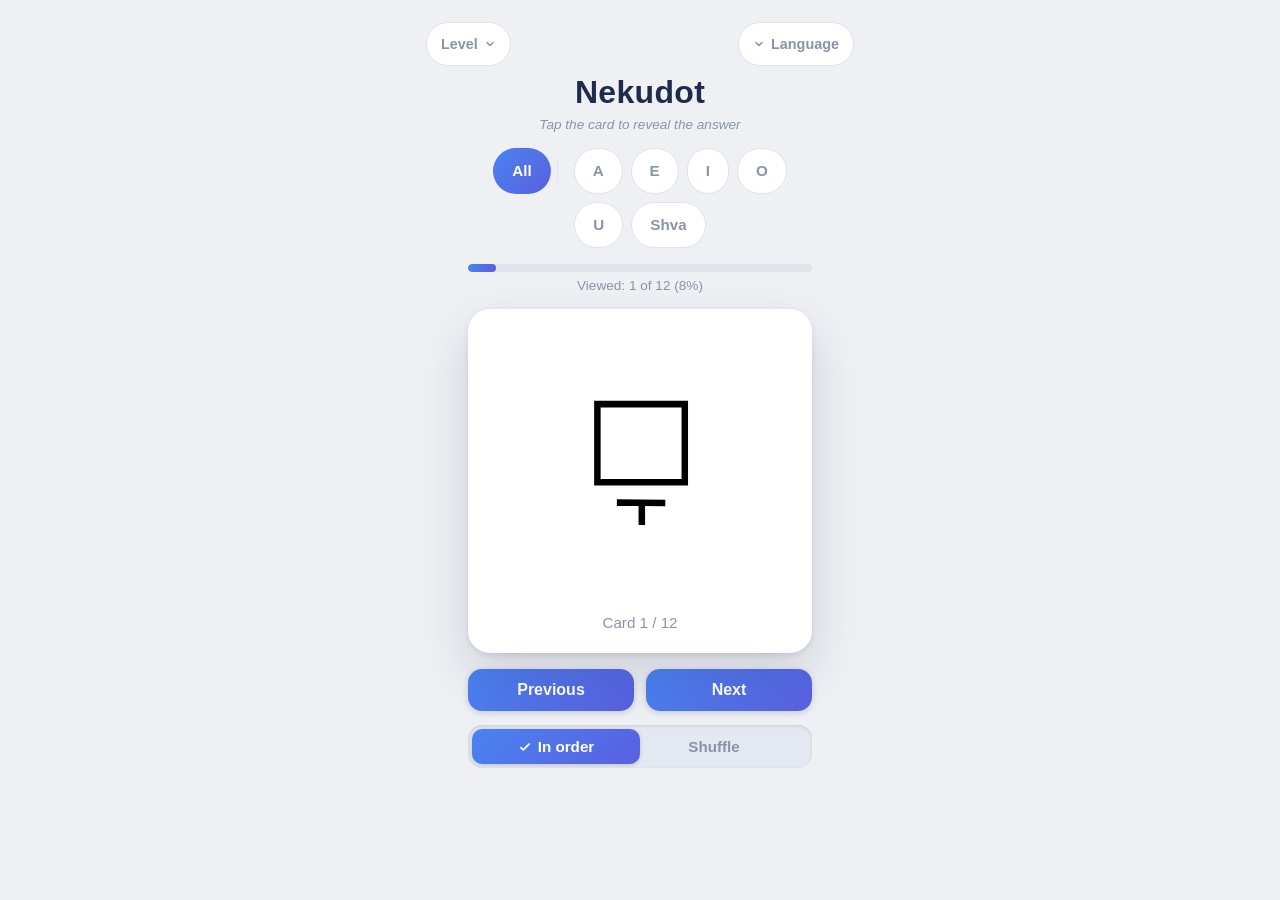
==== index.html @ 835d9a26 "feat: rare badge + accessibility hardening (Slice 6) Slice 6, the final spec slice. Adds the rare ba" ====
<!DOCTYPE html>
<html lang="en">
<head>
  <meta charset="UTF-8" />
  <meta name="viewport" content="width=device-width, initial-scale=1.0" />
  <title>Nekudot</title>
  <link rel="stylesheet" href="style.css?v=17" />
</head>
<body>
  <!-- The whole app lives in one centered column. -->
  <main class="app" id="app">

    <!--
      HEADER — the title identifies the app; the tap-hint (the "Signifier")
      tells you the card is tappable.

      CORNER CONTROLS are pinned to the header's TOP CORNERS, above the title:
      the Level (difficulty) menu top-left, the Language menu top-right. They
      sit OUT OF the normal flow (position: absolute), so the title spans the
      full width below them and no longer has to shrink to fit between them.
      Each menu anchors its own fold-out panel.
    -->
    <header class="app-header">
      <!-- Level (difficulty) menu — pinned top-left. The lines inside are
           built by app.js from the levels PRESENT in the data (never
           hard-coded here); their checked state is derived, not stored. -->
      <div class="level-menu" id="level-menu">
        <button class="level-menu-btn" id="level-menu-btn"
                type="button" aria-haspopup="true" aria-expanded="false">
          <span data-string="level_label">Level</span>
          <span class="caret" aria-hidden="true"><svg viewBox="0 0 24 24" width="12" height="12" fill="none" stroke="currentColor" stroke-width="3" stroke-linecap="round" stroke-linejoin="round"><path d="M6 9l6 6 6-6"/></svg></span>
        </button>
        <div class="level-panel" id="level-panel" role="group" aria-label="Level"></div>
      </div>

      <!-- Language menu — pinned top-right, the mirror of the Level menu.
           Single-select (a radio): exactly one language is on. Lines built by
           app.js; checked state derived from state.lang, never stored. -->
      <div class="lang-menu" id="lang-menu">
        <button class="lang-menu-btn" id="lang-menu-btn"
                type="button" aria-haspopup="true" aria-expanded="false">
          <span class="caret" aria-hidden="true"><svg viewBox="0 0 24 24" width="12" height="12" fill="none" stroke="currentColor" stroke-width="3" stroke-linecap="round" stroke-linejoin="round"><path d="M6 9l6 6 6-6"/></svg></span>
          <span data-string="language_label">Language</span>
        </button>
        <div class="lang-panel" id="lang-panel" role="group" aria-label="Language"></div>
      </div>

      <h1 class="app-title" data-string="app_title">Nekudot</h1>

      <p class="tap-hint" data-string="reveal_prompt">Tap the card to reveal the answer</p>
    </header>

    <!--
      GROUP FILTER — one chip per vowel group, built by app.js from
      groups.json (never hard-coded here). Multi-select: the deck is the
      union of the chips that are on. "All" means no group filter, and an
      empty selection means the same thing, so the row can never leave you
      with nothing to study. It sits above the progress bar because the
      filter DEFINES the deck and the bar DESCRIBES it.
    -->
    <section class="chips" id="chips" role="group" aria-label="Vowel groups"></section>

    <!--
      PROGRESS — how much of the current pass has been seen. Sits above
      the card. A bar that fills to the percentage, plus a plain line.
      Resets at the start of each new pass (a new lap, a mode switch, or
      a filter change) and counts against the FILTERED deck.
    -->
    <section class="progress" id="progress">
      <div class="progress-track">
        <div class="progress-fill" id="progress-fill"></div>
      </div>
      <p class="progress-line" id="progress-line"></p>
    </section>

    <!--
      THE CARD — tap anywhere on it to reveal / hide the answer.
      The revealed NAME (top-left) and SOUND (lower band, beneath the mark)
      are a separate layer: always present, invisible until reveal, faded
      in so the pictogram never moves. The rare badge is a later slice.
    -->
    <section class="card" id="card" tabindex="0" aria-expanded="false">
      <!--
        TOP ROW — the revealed NAME (top-left, fades in on reveal) and the
        RARE BADGE (top-right, shown only on rare cards) share one flex row.
        Space-between + a min-width:0 name means a long localized name and a
        long localized badge word (e.g. Russian "реже используется") SEPARATE
        instead of overlapping — the name yields and wraps, the badge keeps its
        width. The row is pointer-events:none so a tap anywhere still reaches
        the card beneath it.
      -->
      <div class="card-top">
        <!-- aria-hidden flips to false only on reveal (app.js). opacity:0 does
             NOT hide text from a screen reader, so without this the answer name
             would be announced before the user asked for it. -->
        <p class="card-name" id="card-name" aria-hidden="true"></p>
        <!-- The ★ is constant (decorative, hidden from AT); the word is
             localized from badge_rare the same way every label is. The whole
             badge is `hidden` until app.js sees a rare card. -->
        <p class="card-badge" id="card-badge" hidden>
          <span class="badge-star" aria-hidden="true">★</span>
          <span class="badge-word" data-string="badge_rare">rare</span>
        </p>
      </div>

      <div class="card-figure">
        <!-- alt is a NEUTRAL, constant label (card_alt), set by app.js. It must
             never name the mark: the name is the answer, and alt is read aloud
             before reveal. -->
        <img class="pictogram" id="pictogram" src="" alt="" />
      </div>

      <!-- Same aria-hidden-until-reveal rule as the name (the sound is the
           other half of the answer). -->
      <p class="card-sound" id="card-sound" aria-hidden="true"></p>
      <p class="card-position" id="card-position"></p>
    </section>

    <!--
      EMPTY STATE — shown in place of the card, progress and controls when
      the filters match no cards, so the app never renders "Card 1 / 0".
      The chip row and the Level menu deliberately stay visible: the way
      out has to be on screen.
    -->
    <p class="empty-state" id="empty-state" data-string="empty_state" hidden>No cards match — adjust filters</p>

    <!--
      CONTROLS — below the card, never on it. Previous / Next step through
      the deck and WRAP at the ends (they never disable). The mode control
      is a sliding switch: the pill glides to the chosen side and a check
      confirms it — before "In order", after "Shuffle".
    -->
    <nav class="controls">
      <div class="stepper">
        <button class="btn" id="btn-prev" data-string="nav_prev">Previous</button>
        <button class="btn" id="btn-next" data-string="nav_next">Next</button>
      </div>

      <div class="mode" role="group" aria-label="Study mode">
        <span class="mode-thumb" aria-hidden="true"></span>
        <button class="mode-opt" id="mode-inorder">
          <span class="mode-check" aria-hidden="true"><svg viewBox="0 0 24 24" width="14" height="14" fill="none" stroke="currentColor" stroke-width="3" stroke-linecap="round" stroke-linejoin="round"><path d="M5 13l4 4L19 7"/></svg></span>
          <span data-string="mode_inorder">In order</span>
        </button>
        <button class="mode-opt" id="mode-shuffle">
          <span data-string="mode_shuffle">Shuffle</span>
          <span class="mode-check" aria-hidden="true"><svg viewBox="0 0 24 24" width="14" height="14" fill="none" stroke="currentColor" stroke-width="3" stroke-linecap="round" stroke-linejoin="round"><path d="M5 13l4 4L19 7"/></svg></span>
        </button>
      </div>
    </nav>

    <!-- Shown only if the data can't load, so a failure is never a blank screen. -->
    <p class="load-error" id="load-error" hidden></p>

  </main>

  <script src="app.js?v=15"></script>
</body>
</html>
---- style.css ----
/* ------------------------------------------------------------------ *
 * Nekudot — appearance (Slice 6)
 * Slice 6 adds the quiet rare badge and a flex card-top row so the revealed
 * name and the badge never overlap. The look here is a placeholder — the UI
 * design session that follows folds badge, type sizes and colours into tokens.
 *
 * (Original Slice 4 notes follow.)
 * The calm, near-monochrome look carried from V9. Slice 4 adds:
 *   • a corner-control header — the title shares its row with a top-left
 *     Level (difficulty) menu and a reserved right cell for Slice 5's
 *     language menu, so the two corners flank the title symmetrically and
 *     the tap-hint gets a full row of its own below,
 *   • the Level menu itself — a compact outlined button plus a floating
 *     fold-out whose chosen lines wear the same accent fill as a selected
 *     chip, so "selected" means one thing everywhere in the app.
 * Slice 3's group chips, empty state and the safe top-aligned column are
 * unchanged.
 * ------------------------------------------------------------------ */

:root {
  --bg:           #eef0f4;  /* page background: soft light grey        */
  --card-bg:      #ffffff;  /* the white card                          */
  --ink:          #1e2b4d;  /* dark navy: the title                    */
  --muted:        #8a94a6;  /* light grey: secondary text (card N / N) */
  --accent-start: #4a83f0;  /* blue   — primary accent                 */
  --accent-end:   #5a5fe0;  /* indigo — primary accent                 */
  /* the accent gradient, each stop lightened ~50% toward white — for the card name */
  --accent-start-light: #a5c1f8;
  --accent-end-light:   #adaff0;
  --track:        #dfe3ea;  /* the empty part of the progress bar      */
  --segment-bg:   #e4e8f0;  /* the recessed trough behind the switch   */
  --card-shadow:
    0 2px 5px rgba(30, 43, 77, 0.10),
    0 22px 48px rgba(30, 43, 77, 0.16);
  --radius:       22px;
}

* { box-sizing: border-box; }

html, body {
  margin: 0;
  background: var(--bg);
  color: var(--ink);
  font-family: -apple-system, BlinkMacSystemFont, "Segoe UI", Roboto, Arial, sans-serif;
}

/* One top-aligned column.
   Height: 100vh is what a phone reports as the FULL screen — the tallest
   the viewport ever gets, ignoring the address bar that overlaps the
   bottom. On its own it lets the bar cover the last control (the mode
   toggle). 100dvh is the "dynamic" height: the space actually visible
   right now, the bar's height subtracted. Newer browsers take the second
   line; older ones that don't know dvh fall back to the first, no worse
   off than before — a two-line fallback, the older unit then the newer. */
/* Alignment: pack from the top (flex-start), not centred.
   The content is now just SHORTER than a phone viewport, so centring
   split the small leftover evenly above and below — and the slice below
   was enough to tuck the mode toggle under the address bar. Top-aligning
   sends all the leftover to the bottom, past the last control, where it
   does no harm; the toggle sits fully on screen. On a tall desktop window
   the column simply sits at the top with room beneath, which is fine.
   (This retires the earlier `safe center` guard: top-alignment can't clip
   the top the way centring an over-tall column could, so the guard it
   protected against no longer applies.) */
.app {
  max-width: 480px;
  min-height: 100vh;
  min-height: 100dvh;
  margin: 0 auto;
  padding: 22px 26px;
  display: flex;
  flex-direction: column;
  align-items: center;
  justify-content: flex-start;
  gap: 16px;
}

/* Header — the two corner controls are pinned to the top corners (absolute),
   the title spans the full width below them, and the tap-hint sits under the
   title. `position: relative` makes the header the box those absolute corners
   position against; `padding-top` reserves the top strip they occupy so the
   in-flow title starts below them. */
.app-header {
  width: 100%;
  text-align: center;
  position: relative;
  padding-top: 52px;         /* reserve the top strip for the pinned corner controls */
}

.app-title {
  margin: 0;
  /* Fluid size, capped at 2rem. With the corner controls now pinned ABOVE
     the title (not beside it), the title has the full width and no longer has
     to shrink to fit between them — so the floor is back near full size and
     only eases on very narrow phones. These three numbers are the dial. */
  font-size: clamp(1.6rem, 7vw, 2rem);
  font-weight: 800;
  letter-spacing: 0.01em;
}

.tap-hint {
  margin: 6px 0 0;           /* its own full-width row under the title row */
  text-align: center;
  color: var(--muted);
  font-size: 0.85rem;        /* match the "Viewed: …%" progress line */
  font-style: italic;
}

/* -------- Level (difficulty) menu — the first corner control -------- */
/* Pinned to the header's top-LEFT, out of flow. Being absolute also makes it
   the positioning context for its own fold-out panel below. */
.level-menu {
  position: absolute;
  top: 0;
  left: 0;
}

/* The collapsed button: an outlined pill on the card white, the same quiet
   chrome as an unselected chip, so it reads as a control and not as another
   primary button competing with Prev/Next. */
.level-menu-btn {
  display: inline-flex;
  align-items: center;
  gap: 6px;
  min-height: 44px;          /* thumb-friendly; matters for the target users */
  padding: 9px 14px;
  border: 1px solid var(--track);
  border-radius: 999px;
  background: var(--card-bg);
  color: var(--muted);
  font-family: inherit;      /* buttons don't inherit the page font by default */
  font-size: 0.9rem;
  font-weight: 600;
  line-height: 1;
  cursor: pointer;
  transition: color 0.2s ease, border-color 0.2s ease;
  -webkit-tap-highlight-color: transparent;
}

/* The caret flips to point up while the menu is open — a small visual echo
   of the aria-expanded state the button also carries. */
.level-menu-btn .caret {
  display: inline-flex;
  align-items: center;
  transition: transform 0.2s ease;
}

.level-menu.is-open .level-menu-btn .caret {
  transform: rotate(180deg);
}

/* Hover is gated to a real pointer, same reason as the chips and buttons:
   a touchscreen fakes hover on tap and, on Android, the fake hover sticks. */
@media (hover: hover) and (pointer: fine) {
  .level-menu-btn:hover {
    color: var(--ink);
    border-color: var(--accent-start);
  }
}

/* The fold-out: hidden until open, then a floating white card over the
   chips. Absolutely positioned, so opening it never pushes the page down;
   z-index lifts it above the chip row that follows it in the markup. */
.level-panel {
  display: none;
  position: absolute;
  top: calc(100% + 6px);
  left: 0;
  z-index: 50;
  min-width: 135px;          /* 25% narrower than the old 180px floor */
  padding: 6px;
  background: var(--card-bg);
  border: 1px solid var(--track);
  border-radius: 16px;
  box-shadow: var(--card-shadow);
  text-align: left;
}

.level-menu.is-open .level-panel {
  display: block;
}

/* One line per level. Text on the left, a check reserved on the right —
   the slot is always there (just invisible when off), so toggling a level
   never nudges the text sideways. */
.level-opt {
  display: flex;
  align-items: center;
  justify-content: space-between;
  gap: 14px;
  white-space: nowrap;         /* keep localized labels ("Уровень 1") on one line — the panel widens to fit */
  width: 100%;
  min-height: 46px;
  padding: 10px 14px;
  border: none;
  border-radius: 10px;
  background: transparent;
  color: var(--ink);
  font-family: inherit;
  font-size: 0.95rem;
  font-weight: 600;
  text-align: left;
  cursor: pointer;
  transition: background-color 0.15s ease, color 0.15s ease;
  -webkit-tap-highlight-color: transparent;
}

/* Selected line: the same accent gradient as a selected chip and the
   primary buttons — so "on" looks identical everywhere. White text + a
   white check give a second, high-contrast cue on top of the fill, which
   is the right call for low-vision users (two signals, not one). */
.level-opt.is-selected {
  color: #ffffff;
  background-image: linear-gradient(135deg, var(--accent-start), var(--accent-end));
}

.level-check {
  display: inline-flex;
  align-items: center;
  flex: none;
  width: 16px;
  opacity: 0;                /* the slot stays; only the tick fades in */
}

.level-opt.is-selected .level-check {
  opacity: 1;
}

@media (hover: hover) and (pointer: fine) {
  .level-opt:not(.is-selected):hover {
    background: var(--segment-bg);
  }
}

/* -------- Language menu — the mirror of the Level menu, right corner -------- */
/* Same chrome as the Level menu (a quiet control, not a primary button), but
   pinned to the RIGHT edge of the title row, and its fold-out opens from the
   right so a wide panel grows leftward into the screen, never off the right
   edge. Only the alignment differs — if these two menus ever look different,
   that's the bug. (The shared chrome is duplicated for now; a later refactor
   commit could fold both into one selector.) */
.lang-menu {
  position: absolute;
  top: 0;
  right: 0;                    /* mirror of the Level menu's left: 0 */
}

.lang-menu-btn {
  display: inline-flex;
  align-items: center;
  gap: 6px;
  min-height: 44px;
  padding: 9px 14px;
  border: 1px solid var(--track);
  border-radius: 999px;
  background: var(--card-bg);
  color: var(--muted);
  font-family: inherit;
  font-size: 0.9rem;
  font-weight: 600;
  line-height: 1;
  cursor: pointer;
  transition: color 0.2s ease, border-color 0.2s ease;
  -webkit-tap-highlight-color: transparent;
}

.lang-menu-btn .caret {
  display: inline-flex;
  align-items: center;
  transition: transform 0.2s ease;
}

.lang-menu.is-open .lang-menu-btn .caret {
  transform: rotate(180deg);
}

@media (hover: hover) and (pointer: fine) {
  .lang-menu-btn:hover {
    color: var(--ink);
    border-color: var(--accent-start);
  }
}

/* The fold-out opens from the RIGHT edge (right: 0) — the mirror of the Level
   panel's left: 0 — so it never runs off the right side of a narrow phone. */
.lang-panel {
  display: none;
  position: absolute;
  top: calc(100% + 6px);
  right: 0;
  z-index: 50;
  min-width: 135px;
  padding: 6px;
  background: var(--card-bg);
  border: 1px solid var(--track);
  border-radius: 16px;
  box-shadow: var(--card-shadow);
  text-align: left;
}

.lang-menu.is-open .lang-panel {
  display: block;
}

.lang-opt {
  display: flex;
  align-items: center;
  justify-content: space-between;
  gap: 14px;
  white-space: nowrap;         /* keep language names ("Українська") on one line — the panel widens to fit */
  width: 100%;
  min-height: 46px;
  padding: 10px 14px;
  border: none;
  border-radius: 10px;
  background: transparent;
  color: var(--ink);
  font-family: inherit;
  font-size: 0.95rem;
  font-weight: 600;
  text-align: left;
  cursor: pointer;
  transition: background-color 0.15s ease, color 0.15s ease;
  -webkit-tap-highlight-color: transparent;
}

/* Selected line: the same accent fill as a selected chip / level — "on"
   looks identical everywhere. White text + white check = two cues, the right
   call for low-vision users. */
.lang-opt.is-selected {
  color: #ffffff;
  background-image: linear-gradient(135deg, var(--accent-start), var(--accent-end));
}

.lang-check {
  display: inline-flex;
  align-items: center;
  flex: none;
  width: 16px;
  opacity: 0;
}

.lang-opt.is-selected .lang-check {
  opacity: 1;
}

@media (hover: hover) and (pointer: fine) {
  .lang-opt:not(.is-selected):hover {
    background: var(--segment-bg);
  }
}

/* -------- Group filter chips -------- */
/* A wrapping row so a seventh group (or a longer localized label) needs no
   layout change — it just takes the next line. */
.chips {
  width: 100%;
  max-width: 344px;
  display: flex;
  flex-wrap: wrap;
  justify-content: center;
  gap: 8px;
}

/* Off state: an outlined pill on the card white, so the row reads as
   quiet chrome rather than as six more buttons competing with Prev/Next.
   Sized for the thumb: ~1.5x the first attempt (34px -> 46px tall), grown
   through PADDING rather than font-size so the chips stay easy to hit
   without the labels starting to compete with the card. */
.chip {
  min-height: 46px;
  padding: 11px 18px;
  border: 1px solid var(--track);
  border-radius: 999px;
  background: var(--card-bg);
  color: var(--muted);
  font-family: inherit;      /* buttons don't inherit the page font by default */
  font-size: 0.95rem;
  font-weight: 600;
  line-height: 1;
  cursor: pointer;
  transition: color 0.2s ease, border-color 0.2s ease;
  -webkit-tap-highlight-color: transparent;
}

/* "All" is a DIFFERENT kind of control from the group chips — it clears the
   filter rather than toggling one group. It stays the same size (size would
   read as "more important", which it isn't) and is set apart instead: a gap,
   plus a hairline divider drawn AFTER it.
   The divider is a pseudo-element, not a right-border, on purpose — the
   .is-active rules rewrite the chip's border to draw the gradient fill, and
   a border-based divider gets caught up in that. A separate drawn line is
   untouched by any of it, so it looks the same whether "All" is on or off.
   It also survives wrapping: if the groups spill to a second row, "All"
   still reads as the odd one out on the left. */
.chip[data-group="all"] {
  position: relative;    /* anchor for the divider */
  margin-right: 15px;    /* room for the gap + the drawn line */
}

.chip[data-group="all"]::after {
  content: "";
  position: absolute;
  right: -8px;           /* sits in the margin, midway to the first group chip */
  top: 50%;
  transform: translateY(-50%);
  width: 1px;
  height: 22px;
  background: var(--track);
}

/* On state: the same accent gradient as the primary buttons, so "selected"
   means one thing everywhere in the app. */
.chip.is-active {
  color: #ffffff;
  border-color: transparent;
  background-image: linear-gradient(135deg, var(--accent-start), var(--accent-end));
}

/* Hover is gated to a real pointer for the same reason the Prev/Next lift
   is (see the note on .btn): a touchscreen fakes hover on tap and, on
   Android, the fake hover sticks. */
@media (hover: hover) and (pointer: fine) {
  .chip:not(.is-active):hover {
    color: var(--ink);
    border-color: var(--accent-start);
  }
}

/* -------- Progress -------- */
.progress {
  width: 100%;
  max-width: 344px;
  display: flex;
  flex-direction: column;
  gap: 6px;
}

.progress-track {
  width: 100%;
  height: 8px;
  background: var(--track);
  border-radius: 999px;
  overflow: hidden;
}

.progress-fill {
  height: 100%;
  width: 0%;                 /* set by app.js */
  border-radius: 999px;
  background: linear-gradient(90deg, var(--accent-start), var(--accent-end));
  transition: width 0.25s ease;
}

.progress-line {
  margin: 0;
  text-align: center;
  color: var(--muted);
  font-size: 0.85rem;
}

/* -------- The card -------- */
.card {
  width: 100%;
  max-width: 344px;
  aspect-ratio: 1 / 1;
  background: var(--card-bg);
  border-radius: var(--radius);
  box-shadow: var(--card-shadow);
  padding: 22px;
  display: flex;
  flex-direction: column;
  position: relative;        /* anchor for the revealed overlays */
  cursor: pointer;
  user-select: none;
  -webkit-tap-highlight-color: transparent;
}

.card-figure {
  flex: 1;
  display: flex;
  align-items: center;
  justify-content: center;
  min-height: 0;
  overflow: hidden;
}

.pictogram {
  max-width: 100%;
  max-height: 100%;
  object-fit: contain;
  transform: scale(1.25);
  transform-origin: center;
}

/* TOP ROW — holds the revealed NAME (left) and the RARE BADGE (right) in one
   flex row, replacing the old single absolute overlay. space-between keeps them
   apart; a min-width:0 name yields and wraps before it can slide under the
   badge, so a long localized name AND a long localized badge word coexist
   (Gotcha: localized strings run longer than English). pointer-events:none so
   a tap lands on the card, not on this row. */
.card-top {
  position: absolute;
  top: 18px;
  left: 22px;
  right: 22px;
  display: flex;
  align-items: flex-start;
  justify-content: space-between;
  gap: 12px;
  pointer-events: none;
}

/* Revealed NAME — accent blue lightened, painted into the letters. Now a flex
   child (was absolute). min-width:0 is what lets it shrink/wrap inside its cell
   instead of pushing the badge off the card. */
.card-name {
  margin: 0;
  min-width: 0;
  text-align: left;
  /* the accent gradient (lightened) painted into the letters themselves */
  background-image: linear-gradient(135deg, var(--accent-start-light), var(--accent-end-light));
  -webkit-background-clip: text;
  background-clip: text;
  -webkit-text-fill-color: transparent;
  color: var(--accent-start-light);   /* fallback if clip-to-text is unsupported */
  font-size: 1.05rem;
  font-weight: 600;
  line-height: 1.3;
  opacity: 0;                          /* fades in on reveal (rule below) */
}

/* RARE BADGE — top-right, shown only on rare cards. Deliberately QUIET: a soft
   outlined chip with one accent star, not a shout. It is intentionally
   under-styled here — the UI design session folds it into the design system,
   so this is a placeholder look, not a final one. flex:none keeps it at its
   natural width so the name yields, never the badge. */
.card-badge {
  flex: none;
  display: inline-flex;
  align-items: center;
  gap: 5px;
  margin: 0;
  padding: 4px 10px;
  border: 1px solid var(--track);
  border-radius: 999px;
  background: var(--card-bg);
  color: var(--muted);
  font-size: 0.8rem;
  font-weight: 600;
  line-height: 1.2;
  white-space: nowrap;
}

/* The `hidden` attribute must beat `display: inline-flex` above, or a common
   card would still show an empty chip. `.card-badge[hidden]` (class + attribute)
   outranks the bare `.card-badge` class on specificity, so this wins — the fix
   is specificity, not source order. */
.card-badge[hidden] {
  display: none;
}

.badge-star {
  color: var(--accent-start);   /* the single spot of accent in the quiet chip */
  font-size: 0.9rem;
  line-height: 1;
}

/* Revealed SOUND — the star of the answer: large, blue, sitting in the
   band between the mark and the "Card N / N" line. The `bottom` value is
   the one to eyeball on the phone: larger % = higher up the card. */
.card-sound {
  position: absolute;
  left: 22px;
  right: 22px;
  bottom: 19%;
  margin: 0;
  text-align: center;
  /* the same accent gradient as the buttons, painted into the letter */
  background-image: linear-gradient(135deg, var(--accent-start), var(--accent-end));
  -webkit-background-clip: text;
  background-clip: text;
  -webkit-text-fill-color: transparent;
  color: var(--accent-start);         /* fallback if clip-to-text is unsupported */
  font-size: 3.4rem;                  /* the cap — never larger than this */
  font-weight: 700;
  line-height: 1.1;
  opacity: 0;
  pointer-events: none;
}

/* When a sound string is long enough to wrap onto a second line (Shva),
   app.js adds this class so the text shrinks and stays clear of the mark.
   Single-glyph sounds never get it, so they keep the full 3.4rem.
   This size is the one to eyeball on the phone. */
.card-sound.is-two-line {
  font-size: 2.2rem;
}

/* Reveal is a fade-IN animation that plays only when the card BECOMES
   revealed — not a two-way transition. So revealing fades the answer in, while
   hiding it, or moving to the next card, drops it instantly. That's the fix for
   the flash: the next card's answer can no longer fade out during the change,
   because there's no fade-out at all. */
.card.is-revealed .card-name,
.card.is-revealed .card-sound {
  opacity: 1;
  animation: answer-fade-in 0.25s ease;
}

@keyframes answer-fade-in {
  from { opacity: 0; }
  to   { opacity: 1; }
}

.card-position {
  margin: 0;
  text-align: center;
  color: var(--muted);
  font-size: 0.95rem;
}

/* -------- Controls below the card -------- */
.controls {
  width: 100%;
  max-width: 344px;
  display: flex;
  flex-direction: column;
  gap: 14px;
}

/* Prev / Next: two equal primary buttons. They never disable (the deck
   wraps), so there is no greyed state to style. */
.stepper {
  display: flex;
  gap: 12px;
}

.btn {
  flex: 1;
  padding: 12px 16px;
  font-size: 1rem;
  font-weight: 600;
  color: #ffffff;
  background: linear-gradient(135deg, var(--accent-start), var(--accent-end));
  border: none;
  border-radius: 14px;
  cursor: pointer;
  box-shadow: 0 2px 6px rgba(30, 43, 77, 0.18);
  transition: transform 0.08s ease, box-shadow 0.08s ease;
  -webkit-tap-highlight-color: transparent;
}

/* The hover lift is only for devices that actually hover (a mouse).
   Touchscreens fake hover on tap, and on Android that fake hover STICKS
   after the tap — the button stays lifted onto its own GPU layer, and thin
   white seams get drawn at the layer's edges (the artifact). Gating hover
   to a real pointer keeps touch buttons flat, so nothing is composited. */
@media (hover: hover) and (pointer: fine) {
  .btn:hover {
    transform: translateY(-1px);
    box-shadow: 0 5px 14px rgba(30, 43, 77, 0.22);
  }
}

/* Press feedback that works on touch without a transform (which is what
   caused the seams): the shadow tightens, so the button reads as pressed. */
.btn:active {
  box-shadow: 0 1px 3px rgba(30, 43, 77, 0.18);
}

/* -------- Mode: a sliding switch, not a pair of buttons -------- */
/* The recessed trough plus a pill that travels reads as "set it and
   forget it" — deliberately different from the momentary Prev/Next. */
.mode {
  position: relative;
  display: flex;
  background: var(--segment-bg);
  border-radius: 14px;
  padding: 4px;
  box-shadow: inset 0 1px 3px rgba(30, 43, 77, 0.14);   /* the recess */
}

/* The pill: the same accent as the buttons, so the control stays in the
   accent family; it's the track + the motion that set it apart, not colour. */
.mode-thumb {
  position: absolute;
  top: 4px;
  left: 4px;
  width: calc(50% - 4px);
  height: calc(100% - 8px);
  border-radius: 10px;
  background: linear-gradient(135deg, var(--accent-start), var(--accent-end));
  box-shadow: 0 1px 4px rgba(30, 43, 77, 0.20);
  transition: transform 0.28s cubic-bezier(0.22, 0.61, 0.36, 1);
  z-index: 1;
}

.mode.is-shuffle .mode-thumb {
  transform: translateX(100%);
}

.mode-opt {
  position: relative;
  z-index: 2;
  flex: 1;
  display: flex;
  align-items: center;
  justify-content: center;
  gap: 6px;
  padding: 9px 12px;
  border: none;
  background: transparent;
  font-size: 0.95rem;
  font-weight: 600;
  color: var(--muted);
  cursor: pointer;
  transition: color 0.2s ease;
  -webkit-tap-highlight-color: transparent;
}

/* The active side sits over the pill, so its text turns white. */
.mode.is-inorder #mode-inorder,
.mode.is-shuffle #mode-shuffle {
  color: #ffffff;
}

/* The check keeps its 14px slot on both sides (so nothing reflows) and
   only fades in on the active side. In order: check before the word.
   Shuffle: check after the word — the markup order sets that. */
.mode-check {
  display: inline-flex;
  align-items: center;
  width: 14px;
  opacity: 0;
  transition: opacity 0.2s ease;
}

.mode.is-inorder #mode-inorder .mode-check,
.mode.is-shuffle #mode-shuffle .mode-check {
  opacity: 1;
}

/* -------- Empty state -------- */
/* When no card matches, the card, the progress readout and the stepper all
   go away — a control with nothing to act on is worse than no control. The
   chip row and the Level menu stay: they are the way out. */
.app.is-empty .progress,
.app.is-empty .card,
.app.is-empty .controls {
  display: none;
}

.empty-state {
  width: 100%;
  max-width: 344px;
  margin: 0;
  padding: 26px 20px;
  background: var(--card-bg);
  border-radius: var(--radius);
  box-shadow: var(--card-shadow);
  color: var(--muted);
  text-align: center;
  font-size: 1rem;
  line-height: 1.45;
}

/* Visible only if the data fails to load. */
.load-error {
  max-width: 380px;
  margin: 0;
  color: #b23b3b;
  background: #ffffff;
  border: 1px solid #f0c9c9;
  border-radius: 12px;
  padding: 14px 16px;
  font-size: 0.9rem;
  line-height: 1.45;
}
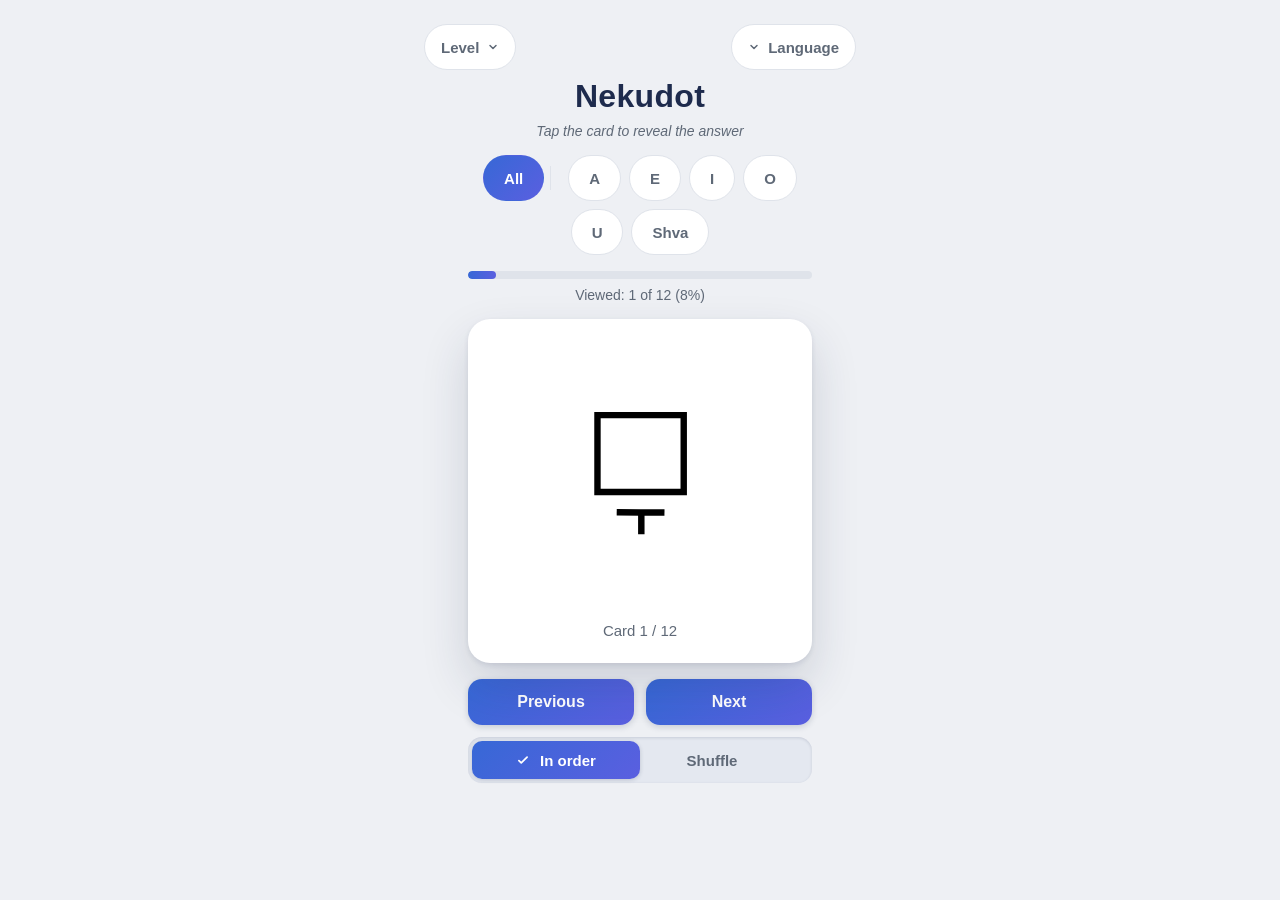
==== commit d8288f0f: "Design system: tokenize styles and fix accessibility (contrast, focus, ARIA) Introduce a design-toke" ====
--- a/index.html
+++ b/index.html
@@ -4,7 +4,7 @@
   <meta charset="UTF-8" />
   <meta name="viewport" content="width=device-width, initial-scale=1.0" />
   <title>Nekudot</title>
-  <link rel="stylesheet" href="style.css?v=17" />
+  <link rel="stylesheet" href="style.css?v=18" />
 </head>
 <body>
   <!-- The whole app lives in one centered column. -->
@@ -74,12 +74,15 @@
     </section>
 
     <!--
-      THE CARD — tap anywhere on it to reveal / hide the answer.
-      The revealed NAME (top-left) and SOUND (lower band, beneath the mark)
-      are a separate layer: always present, invisible until reveal, faded
-      in so the pictogram never moves. The rare badge is a later slice.
+      THE CARD — tap it, or focus it and press Enter / Space, to reveal or
+      hide the answer. role="button" + aria-expanded make it a proper
+      DISCLOSURE control for assistive tech: a screen reader announces it as a
+      collapsed/expanded button, and the keyboard handler in app.js drives it.
+      The revealed NAME (top-left) and SOUND (lower band, beneath the mark) are
+      a separate layer: always present, invisible (and aria-hidden) until
+      reveal, faded in so the pictogram never moves.
     -->
-    <section class="card" id="card" tabindex="0" aria-expanded="false">
+    <section class="card" id="card" role="button" tabindex="0" aria-expanded="false">
       <!--
         TOP ROW — the revealed NAME (top-left, fades in on reveal) and the
         RARE BADGE (top-right, shown only on rare cards) share one flex row.
@@ -154,6 +157,6 @@
 
   </main>
 
-  <script src="app.js?v=15"></script>
+  <script src="app.js?v=16"></script>
 </body>
 </html>
--- a/style.css
+++ b/style.css
@@ -1,47 +1,122 @@
 /* ------------------------------------------------------------------ *
- * Nekudot — appearance (Slice 6)
- * Slice 6 adds the quiet rare badge and a flex card-top row so the revealed
- * name and the badge never overlap. The look here is a placeholder — the UI
- * design session that follows folds badge, type sizes and colours into tokens.
+ * Nekudot — appearance (UI DESIGN SESSION, Phase 3: apply & reconcile)
  *
- * (Original Slice 4 notes follow.)
- * The calm, near-monochrome look carried from V9. Slice 4 adds:
- *   • a corner-control header — the title shares its row with a top-left
- *     Level (difficulty) menu and a reserved right cell for Slice 5's
- *     language menu, so the two corners flank the title symmetrically and
- *     the tap-hint gets a full row of its own below,
- *   • the Level menu itself — a compact outlined button plus a floating
- *     fold-out whose chosen lines wear the same accent fill as a selected
- *     chip, so "selected" means one thing everywhere in the app.
- * Slice 3's group chips, empty state and the safe top-aligned column are
- * unchanged.
+ * This pass introduces the DESIGN TOKEN SYSTEM. Every colour, type size,
+ * space, and radius is now defined once in :root as a named token and
+ * REFERENCED everywhere else — the tokens are the single source of truth,
+ * so a change happens in one place instead of being hunted through the file.
+ *
+ * What changed from the Slice 6 placeholder look, and why:
+ *   • --color-muted darkened (#8a94a6 -> #5f6977). The old grey was ~3.06:1
+ *     on white and worse on the grey surfaces — it FAILED WCAG AA (4.5:1) on
+ *     every secondary line. #5f6977 clears 4.5:1 on all THREE surfaces the
+ *     token sits on (white, --color-bg, --color-surface-sunken).
+ *   • --color-accent-start darkened (#4a83f0 -> #3768d6). White text on the
+ *     old light stop was only 3.62:1 — a fail for the button / chip / menu /
+ *     mode labels. The deeper blue lets white clear 4.5:1 across the gradient.
+ *   • The revealed card NAME is repainted with the full accent gradient. It
+ *     used to use a pale "lightened" pair (~1.8:1 on white) — the ANSWER was
+ *     effectively unreadable. The pale pair is retired; name vs sound stay
+ *     distinct through size / weight / position, not a washed-out tint.
+ *   • Type scale floor raised to 14px (was 13px) for the low-vision users.
+ *   • Spacing snapped to a 4px grid; touch targets standardized to 46px.
+ *   • A visible keyboard FOCUS RING (:focus-visible) + a role="button" on the
+ *     card (in index.html) — the deferred half of Slice 6's keyboard reveal.
  * ------------------------------------------------------------------ */
 
 :root {
-  --bg:           #eef0f4;  /* page background: soft light grey        */
-  --card-bg:      #ffffff;  /* the white card                          */
-  --ink:          #1e2b4d;  /* dark navy: the title                    */
-  --muted:        #8a94a6;  /* light grey: secondary text (card N / N) */
-  --accent-start: #4a83f0;  /* blue   — primary accent                 */
-  --accent-end:   #5a5fe0;  /* indigo — primary accent                 */
-  /* the accent gradient, each stop lightened ~50% toward white — for the card name */
-  --accent-start-light: #a5c1f8;
-  --accent-end-light:   #adaff0;
-  --track:        #dfe3ea;  /* the empty part of the progress bar      */
-  --segment-bg:   #e4e8f0;  /* the recessed trough behind the switch   */
-  --card-shadow:
-    0 2px 5px rgba(30, 43, 77, 0.10),
-    0 22px 48px rgba(30, 43, 77, 0.16);
-  --radius:       22px;
+  /* --- Colour roles (semantic: named by JOB, not by hue, so a token
+         survives a colour change) ---------------------------------- */
+  --color-bg:             #eef0f4;  /* page background: soft light grey        */
+  --color-surface:        #ffffff;  /* the white card and other raised sheets  */
+  --color-surface-sunken: #e4e8f0;  /* recessed troughs (the mode switch)      */
+  --color-ink:            #1e2b4d;  /* dark navy: the title, primary text       */
+  --color-muted:          #5f6977;  /* secondary text — darkened to clear AA
+                                       (4.5:1) on white, --color-bg, and
+                                       --color-surface-sunken alike             */
+  --color-border:         #dfe3ea;  /* hairlines: chip outlines, progress track */
+  --color-accent-start:   #3768d6;  /* blue   — primary accent (darkened so
+                                       white text on it clears AA)              */
+  --color-accent-end:     #5a5fe0;  /* indigo — primary accent                  */
+  --color-on-accent:      #ffffff;  /* text / ticks that sit ON an accent fill  */
+  --color-focus:          #3768d6;  /* keyboard focus ring                      */
+  --color-danger:         #b23b3b;  /* the load-error text                      */
+  --color-danger-border:  #f0c9c9;  /* the load-error outline                   */
+
+  /* Ink's RGB channels, for rgba() shadows. CSS can't pull the triplet out
+     of the --color-ink hex, so this companion token holds it; keep the two
+     in step if ink ever changes. */
+  --shadow-rgb: 30, 43, 77;
+
+  /* --- The accent gradient, defined once. Used by every "on / selected /
+         primary" surface (buttons, chips, both menus' selected line, the
+         mode thumb, the revealed name and sound). The progress fill is the
+         one exception — it runs on a different axis (90deg) — so it spells
+         its gradient inline rather than borrowing a mislabelled token. --- */
+  --gradient-accent: linear-gradient(135deg, var(--color-accent-start), var(--color-accent-end));
+
+  /* --- Elevation --------------------------------------------------- */
+  --shadow-card:
+    0 2px 5px rgba(var(--shadow-rgb), 0.10),
+    0 22px 48px rgba(var(--shadow-rgb), 0.16);
+
+  /* --- Type scale (6 rungs). Floor is 14px for legibility. ---------- */
+  --text-display: 3.4rem;                    /* the revealed sound — the star  */
+  --text-title:   clamp(1.6rem, 7vw, 2rem);  /* the app title                  */
+  --text-lg:      1.0625rem;                 /* 17px — the revealed card name  */
+  --text-base:    1rem;                      /* 16px — primary buttons, empty  */
+  --text-sm:      0.9375rem;                 /* 15px — chips, menu lines, mode,
+                                                card N/M, the error line        */
+  --text-xs:      0.875rem;                  /* 14px — tap-hint, progress line,
+                                                the rare-badge word (the floor) */
+
+  /* --- Spacing scale (4px grid) ------------------------------------ */
+  --space-1: 4px;
+  --space-2: 8px;
+  --space-3: 12px;
+  --space-4: 16px;
+  --space-5: 20px;
+  --space-6: 24px;
+  --space-7: 32px;
+
+  /* --- Radii ------------------------------------------------------- */
+  --radius-sm:   10px;   /* menu lines, the mode thumb        */
+  --radius-md:   14px;   /* buttons, the mode track, panels   */
+  --radius-lg:   22px;   /* the card, the empty state         */
+  --radius-pill: 999px;  /* chips, menu buttons, badge, bars  */
+
+  /* --- Sizing ------------------------------------------------------ */
+  --tap-min:     46px;   /* minimum touch target (>= the 44px floor)   */
+  --content-max: 344px;  /* the reading column: card, chips, controls  */
+  --app-max:     480px;  /* the whole app                              */
 }
 
 * { box-sizing: border-box; }
 
 html, body {
   margin: 0;
-  background: var(--bg);
-  color: var(--ink);
+  background: var(--color-bg);
+  color: var(--color-ink);
   font-family: -apple-system, BlinkMacSystemFont, "Segoe UI", Roboto, Arial, sans-serif;
+}
+
+/* Keyboard focus — ONE visible ring for every interactive element, shown only
+   to keyboard / switch users via :focus-visible, so a pointer tap on the card
+   never flashes it. This is the deferred half of Slice 6's keyboard reveal:
+   the card was already focusable and toggled by Enter/Space, but gave no
+   visible sign it held focus. --color-focus clears 3:1 against white and the
+   grey surfaces (WCAG focus-appearance), and the offset lifts the ring clear
+   of the element's own fill. */
+.card:focus-visible,
+.btn:focus-visible,
+.chip:focus-visible,
+.level-menu-btn:focus-visible,
+.lang-menu-btn:focus-visible,
+.level-opt:focus-visible,
+.lang-opt:focus-visible,
+.mode-opt:focus-visible {
+  outline: 3px solid var(--color-focus);
+  outline-offset: 2px;
 }
 
 /* One top-aligned column.
@@ -58,51 +133,50 @@
    was enough to tuck the mode toggle under the address bar. Top-aligning
    sends all the leftover to the bottom, past the last control, where it
    does no harm; the toggle sits fully on screen. On a tall desktop window
-   the column simply sits at the top with room beneath, which is fine.
-   (This retires the earlier `safe center` guard: top-alignment can't clip
-   the top the way centring an over-tall column could, so the guard it
-   protected against no longer applies.) */
+   the column simply sits at the top with room beneath, which is fine. */
 .app {
-  max-width: 480px;
+  max-width: var(--app-max);
   min-height: 100vh;
   min-height: 100dvh;
   margin: 0 auto;
-  padding: 22px 26px;
+  padding: var(--space-6);          /* was 22/26 — snapped to a uniform 24 */
   display: flex;
   flex-direction: column;
   align-items: center;
   justify-content: flex-start;
-  gap: 16px;
+  gap: var(--space-4);
 }
 
 /* Header — the two corner controls are pinned to the top corners (absolute),
    the title spans the full width below them, and the tap-hint sits under the
    title. `position: relative` makes the header the box those absolute corners
    position against; `padding-top` reserves the top strip they occupy so the
-   in-flow title starts below them. */
+   in-flow title starts below them. The reserved strip is tied to the control
+   height itself — one tap-target plus a space unit — so it can never drift
+   out of step with the buttons. */
 .app-header {
   width: 100%;
   text-align: center;
   position: relative;
-  padding-top: 52px;         /* reserve the top strip for the pinned corner controls */
+  padding-top: calc(var(--tap-min) + var(--space-2));
 }
 
 .app-title {
   margin: 0;
-  /* Fluid size, capped at 2rem. With the corner controls now pinned ABOVE
-     the title (not beside it), the title has the full width and no longer has
-     to shrink to fit between them — so the floor is back near full size and
-     only eases on very narrow phones. These three numbers are the dial. */
-  font-size: clamp(1.6rem, 7vw, 2rem);
+  /* Fluid size, capped at 2rem. With the corner controls pinned ABOVE the
+     title (not beside it), the title has the full width and no longer has to
+     shrink to fit between them — so the floor is near full size and only eases
+     on very narrow phones. These three numbers are the dial (--text-title). */
+  font-size: var(--text-title);
   font-weight: 800;
   letter-spacing: 0.01em;
 }
 
 .tap-hint {
-  margin: 6px 0 0;           /* its own full-width row under the title row */
+  margin: var(--space-2) 0 0;        /* its own full-width row under the title */
   text-align: center;
-  color: var(--muted);
-  font-size: 0.85rem;        /* match the "Viewed: …%" progress line */
+  color: var(--color-muted);
+  font-size: var(--text-xs);         /* matches the "Viewed: …%" progress line */
   font-style: italic;
 }
 
@@ -115,21 +189,21 @@
   left: 0;
 }
 
-/* The collapsed button: an outlined pill on the card white, the same quiet
+/* The collapsed button: an outlined pill on the surface white, the same quiet
    chrome as an unselected chip, so it reads as a control and not as another
    primary button competing with Prev/Next. */
 .level-menu-btn {
   display: inline-flex;
   align-items: center;
-  gap: 6px;
-  min-height: 44px;          /* thumb-friendly; matters for the target users */
-  padding: 9px 14px;
-  border: 1px solid var(--track);
-  border-radius: 999px;
-  background: var(--card-bg);
-  color: var(--muted);
+  gap: var(--space-2);
+  min-height: var(--tap-min);
+  padding: var(--space-2) var(--space-4);
+  border: 1px solid var(--color-border);
+  border-radius: var(--radius-pill);
+  background: var(--color-surface);
+  color: var(--color-muted);
   font-family: inherit;      /* buttons don't inherit the page font by default */
-  font-size: 0.9rem;
+  font-size: var(--text-sm);
   font-weight: 600;
   line-height: 1;
   cursor: pointer;
@@ -153,26 +227,26 @@
    a touchscreen fakes hover on tap and, on Android, the fake hover sticks. */
 @media (hover: hover) and (pointer: fine) {
   .level-menu-btn:hover {
-    color: var(--ink);
-    border-color: var(--accent-start);
+    color: var(--color-ink);
+    border-color: var(--color-accent-start);
   }
 }
 
-/* The fold-out: hidden until open, then a floating white card over the
-   chips. Absolutely positioned, so opening it never pushes the page down;
-   z-index lifts it above the chip row that follows it in the markup. */
+/* The fold-out: hidden until open, then a floating sheet over the chips.
+   Absolutely positioned, so opening it never pushes the page down; z-index
+   lifts it above the chip row that follows it in the markup. */
 .level-panel {
   display: none;
   position: absolute;
-  top: calc(100% + 6px);
+  top: calc(100% + var(--space-2));
   left: 0;
   z-index: 50;
-  min-width: 135px;          /* 25% narrower than the old 180px floor */
-  padding: 6px;
-  background: var(--card-bg);
-  border: 1px solid var(--track);
-  border-radius: 16px;
-  box-shadow: var(--card-shadow);
+  min-width: 135px;          /* a content-fit floor, not a spacing step */
+  padding: var(--space-2);
+  background: var(--color-surface);
+  border: 1px solid var(--color-border);
+  border-radius: var(--radius-md);
+  box-shadow: var(--shadow-card);
   text-align: left;
 }
 
@@ -187,17 +261,17 @@
   display: flex;
   align-items: center;
   justify-content: space-between;
-  gap: 14px;
+  gap: var(--space-4);
   white-space: nowrap;         /* keep localized labels ("Уровень 1") on one line — the panel widens to fit */
   width: 100%;
-  min-height: 46px;
-  padding: 10px 14px;
+  min-height: var(--tap-min);
+  padding: var(--space-3) var(--space-4);
   border: none;
-  border-radius: 10px;
+  border-radius: var(--radius-sm);
   background: transparent;
-  color: var(--ink);
+  color: var(--color-ink);
   font-family: inherit;
-  font-size: 0.95rem;
+  font-size: var(--text-sm);
   font-weight: 600;
   text-align: left;
   cursor: pointer;
@@ -205,20 +279,20 @@
   -webkit-tap-highlight-color: transparent;
 }
 
-/* Selected line: the same accent gradient as a selected chip and the
-   primary buttons — so "on" looks identical everywhere. White text + a
-   white check give a second, high-contrast cue on top of the fill, which
-   is the right call for low-vision users (two signals, not one). */
+/* Selected line: the same accent gradient as a selected chip and the primary
+   buttons — so "on" looks identical everywhere. On-accent text + a matching
+   check give a second, high-contrast cue on top of the fill, which is the
+   right call for low-vision users (two signals, not one). */
 .level-opt.is-selected {
-  color: #ffffff;
-  background-image: linear-gradient(135deg, var(--accent-start), var(--accent-end));
+  color: var(--color-on-accent);
+  background-image: var(--gradient-accent);
 }
 
 .level-check {
   display: inline-flex;
   align-items: center;
   flex: none;
-  width: 16px;
+  width: var(--space-4);
   opacity: 0;                /* the slot stays; only the tick fades in */
 }
 
@@ -228,17 +302,15 @@
 
 @media (hover: hover) and (pointer: fine) {
   .level-opt:not(.is-selected):hover {
-    background: var(--segment-bg);
+    background: var(--color-surface-sunken);
   }
 }
 
 /* -------- Language menu — the mirror of the Level menu, right corner -------- */
 /* Same chrome as the Level menu (a quiet control, not a primary button), but
-   pinned to the RIGHT edge of the title row, and its fold-out opens from the
-   right so a wide panel grows leftward into the screen, never off the right
-   edge. Only the alignment differs — if these two menus ever look different,
-   that's the bug. (The shared chrome is duplicated for now; a later refactor
-   commit could fold both into one selector.) */
+   pinned to the RIGHT edge and opening from the right so a wide panel grows
+   leftward into the screen, never off the right edge. Only the alignment
+   differs — if these two menus ever look different, that's the bug. */
 .lang-menu {
   position: absolute;
   top: 0;
@@ -248,15 +320,15 @@
 .lang-menu-btn {
   display: inline-flex;
   align-items: center;
-  gap: 6px;
-  min-height: 44px;
-  padding: 9px 14px;
-  border: 1px solid var(--track);
-  border-radius: 999px;
-  background: var(--card-bg);
-  color: var(--muted);
+  gap: var(--space-2);
+  min-height: var(--tap-min);
+  padding: var(--space-2) var(--space-4);
+  border: 1px solid var(--color-border);
+  border-radius: var(--radius-pill);
+  background: var(--color-surface);
+  color: var(--color-muted);
   font-family: inherit;
-  font-size: 0.9rem;
+  font-size: var(--text-sm);
   font-weight: 600;
   line-height: 1;
   cursor: pointer;
@@ -276,8 +348,8 @@
 
 @media (hover: hover) and (pointer: fine) {
   .lang-menu-btn:hover {
-    color: var(--ink);
-    border-color: var(--accent-start);
+    color: var(--color-ink);
+    border-color: var(--color-accent-start);
   }
 }
 
@@ -286,15 +358,15 @@
 .lang-panel {
   display: none;
   position: absolute;
-  top: calc(100% + 6px);
+  top: calc(100% + var(--space-2));
   right: 0;
   z-index: 50;
   min-width: 135px;
-  padding: 6px;
-  background: var(--card-bg);
-  border: 1px solid var(--track);
-  border-radius: 16px;
-  box-shadow: var(--card-shadow);
+  padding: var(--space-2);
+  background: var(--color-surface);
+  border: 1px solid var(--color-border);
+  border-radius: var(--radius-md);
+  box-shadow: var(--shadow-card);
   text-align: left;
 }
 
@@ -306,17 +378,17 @@
   display: flex;
   align-items: center;
   justify-content: space-between;
-  gap: 14px;
+  gap: var(--space-4);
   white-space: nowrap;         /* keep language names ("Українська") on one line — the panel widens to fit */
   width: 100%;
-  min-height: 46px;
-  padding: 10px 14px;
+  min-height: var(--tap-min);
+  padding: var(--space-3) var(--space-4);
   border: none;
-  border-radius: 10px;
+  border-radius: var(--radius-sm);
   background: transparent;
-  color: var(--ink);
+  color: var(--color-ink);
   font-family: inherit;
-  font-size: 0.95rem;
+  font-size: var(--text-sm);
   font-weight: 600;
   text-align: left;
   cursor: pointer;
@@ -325,18 +397,18 @@
 }
 
 /* Selected line: the same accent fill as a selected chip / level — "on"
-   looks identical everywhere. White text + white check = two cues, the right
-   call for low-vision users. */
+   looks identical everywhere. On-accent text + a matching check = two cues,
+   the right call for low-vision users. */
 .lang-opt.is-selected {
-  color: #ffffff;
-  background-image: linear-gradient(135deg, var(--accent-start), var(--accent-end));
+  color: var(--color-on-accent);
+  background-image: var(--gradient-accent);
 }
 
 .lang-check {
   display: inline-flex;
   align-items: center;
   flex: none;
-  width: 16px;
+  width: var(--space-4);
   opacity: 0;
 }
 
@@ -346,7 +418,7 @@
 
 @media (hover: hover) and (pointer: fine) {
   .lang-opt:not(.is-selected):hover {
-    background: var(--segment-bg);
+    background: var(--color-surface-sunken);
   }
 }
 
@@ -355,27 +427,26 @@
    layout change — it just takes the next line. */
 .chips {
   width: 100%;
-  max-width: 344px;
+  max-width: var(--content-max);
   display: flex;
   flex-wrap: wrap;
   justify-content: center;
-  gap: 8px;
-}
-
-/* Off state: an outlined pill on the card white, so the row reads as
-   quiet chrome rather than as six more buttons competing with Prev/Next.
-   Sized for the thumb: ~1.5x the first attempt (34px -> 46px tall), grown
-   through PADDING rather than font-size so the chips stay easy to hit
-   without the labels starting to compete with the card. */
+  gap: var(--space-2);
+}
+
+/* Off state: an outlined pill on the surface white, so the row reads as quiet
+   chrome rather than as six more buttons competing with Prev/Next. Sized for
+   the thumb through PADDING plus a min-height, not font-size, so the chips
+   stay easy to hit without the labels starting to compete with the card. */
 .chip {
-  min-height: 46px;
-  padding: 11px 18px;
-  border: 1px solid var(--track);
-  border-radius: 999px;
-  background: var(--card-bg);
-  color: var(--muted);
+  min-height: var(--tap-min);
+  padding: var(--space-3) var(--space-5);
+  border: 1px solid var(--color-border);
+  border-radius: var(--radius-pill);
+  background: var(--color-surface);
+  color: var(--color-muted);
   font-family: inherit;      /* buttons don't inherit the page font by default */
-  font-size: 0.95rem;
+  font-size: var(--text-sm);
   font-weight: 600;
   line-height: 1;
   cursor: pointer;
@@ -394,80 +465,83 @@
    It also survives wrapping: if the groups spill to a second row, "All"
    still reads as the odd one out on the left. */
 .chip[data-group="all"] {
-  position: relative;    /* anchor for the divider */
-  margin-right: 15px;    /* room for the gap + the drawn line */
+  position: relative;             /* anchor for the divider */
+  margin-right: var(--space-4);   /* room for the gap + the drawn line */
 }
 
 .chip[data-group="all"]::after {
   content: "";
   position: absolute;
-  right: -8px;           /* sits in the margin, midway to the first group chip */
+  right: calc(-1 * var(--space-2));  /* sits in the margin, midway to the first group chip */
   top: 50%;
   transform: translateY(-50%);
   width: 1px;
-  height: 22px;
-  background: var(--track);
+  height: var(--space-6);
+  background: var(--color-border);
 }
 
 /* On state: the same accent gradient as the primary buttons, so "selected"
    means one thing everywhere in the app. */
 .chip.is-active {
-  color: #ffffff;
+  color: var(--color-on-accent);
   border-color: transparent;
-  background-image: linear-gradient(135deg, var(--accent-start), var(--accent-end));
-}
-
-/* Hover is gated to a real pointer for the same reason the Prev/Next lift
-   is (see the note on .btn): a touchscreen fakes hover on tap and, on
-   Android, the fake hover sticks. */
+  background-image: var(--gradient-accent);
+}
+
+/* Hover is gated to a real pointer for the same reason the Prev/Next lift is
+   (see the note on .btn): a touchscreen fakes hover on tap and, on Android,
+   the fake hover sticks. */
 @media (hover: hover) and (pointer: fine) {
   .chip:not(.is-active):hover {
-    color: var(--ink);
-    border-color: var(--accent-start);
+    color: var(--color-ink);
+    border-color: var(--color-accent-start);
   }
 }
 
 /* -------- Progress -------- */
 .progress {
   width: 100%;
-  max-width: 344px;
+  max-width: var(--content-max);
   display: flex;
   flex-direction: column;
-  gap: 6px;
+  gap: var(--space-2);
 }
 
 .progress-track {
   width: 100%;
-  height: 8px;
-  background: var(--track);
-  border-radius: 999px;
+  height: var(--space-2);
+  background: var(--color-border);
+  border-radius: var(--radius-pill);
   overflow: hidden;
 }
 
 .progress-fill {
   height: 100%;
   width: 0%;                 /* set by app.js */
-  border-radius: 999px;
-  background: linear-gradient(90deg, var(--accent-start), var(--accent-end));
+  border-radius: var(--radius-pill);
+  /* the accent, but on the HORIZONTAL axis — so it can't reuse the 135deg
+     --gradient-accent token; the two accent colour tokens are shared, the
+     angle is the local difference. */
+  background: linear-gradient(90deg, var(--color-accent-start), var(--color-accent-end));
   transition: width 0.25s ease;
 }
 
 .progress-line {
   margin: 0;
   text-align: center;
-  color: var(--muted);
-  font-size: 0.85rem;
+  color: var(--color-muted);
+  font-size: var(--text-xs);
 }
 
 /* -------- The card -------- */
 .card {
   width: 100%;
-  max-width: 344px;
+  max-width: var(--content-max);
   aspect-ratio: 1 / 1;
-  background: var(--card-bg);
-  border-radius: var(--radius);
-  box-shadow: var(--card-shadow);
-  padding: 22px;
+  background: var(--color-surface);
+  border-radius: var(--radius-lg);
+  box-shadow: var(--shadow-card);
+  padding: var(--space-6);
   display: flex;
   flex-direction: column;
   position: relative;        /* anchor for the revealed overlays */
@@ -494,59 +568,59 @@
 }
 
 /* TOP ROW — holds the revealed NAME (left) and the RARE BADGE (right) in one
-   flex row, replacing the old single absolute overlay. space-between keeps them
-   apart; a min-width:0 name yields and wraps before it can slide under the
-   badge, so a long localized name AND a long localized badge word coexist
-   (Gotcha: localized strings run longer than English). pointer-events:none so
-   a tap lands on the card, not on this row. */
+   flex row. space-between keeps them apart; a min-width:0 name yields and
+   wraps before it can slide under the badge, so a long localized name AND a
+   long localized badge word coexist. Its left/right inset MATCHES the card
+   padding so the name lines up with the card's content edge. pointer-events:
+   none so a tap lands on the card, not on this row. */
 .card-top {
   position: absolute;
-  top: 18px;
-  left: 22px;
-  right: 22px;
+  top: var(--space-5);
+  left: var(--space-6);
+  right: var(--space-6);
   display: flex;
   align-items: flex-start;
   justify-content: space-between;
-  gap: 12px;
+  gap: var(--space-3);
   pointer-events: none;
 }
 
-/* Revealed NAME — accent blue lightened, painted into the letters. Now a flex
-   child (was absolute). min-width:0 is what lets it shrink/wrap inside its cell
-   instead of pushing the badge off the card. */
+/* Revealed NAME — now painted with the FULL accent gradient (was a pale
+   "lightened" pair that fell to ~1.8:1 on white, i.e. an unreadable answer).
+   It reads clearly now and stays distinct from the sound through size, weight
+   and position rather than through a washed-out tint. A flex child; min-width:0
+   is what lets it shrink/wrap inside its cell instead of pushing the badge off
+   the card. */
 .card-name {
   margin: 0;
   min-width: 0;
   text-align: left;
-  /* the accent gradient (lightened) painted into the letters themselves */
-  background-image: linear-gradient(135deg, var(--accent-start-light), var(--accent-end-light));
+  background-image: var(--gradient-accent);
   -webkit-background-clip: text;
   background-clip: text;
   -webkit-text-fill-color: transparent;
-  color: var(--accent-start-light);   /* fallback if clip-to-text is unsupported */
-  font-size: 1.05rem;
+  color: var(--color-accent-start);   /* fallback if clip-to-text is unsupported */
+  font-size: var(--text-lg);
   font-weight: 600;
   line-height: 1.3;
   opacity: 0;                          /* fades in on reveal (rule below) */
 }
 
 /* RARE BADGE — top-right, shown only on rare cards. Deliberately QUIET: a soft
-   outlined chip with one accent star, not a shout. It is intentionally
-   under-styled here — the UI design session folds it into the design system,
-   so this is a placeholder look, not a final one. flex:none keeps it at its
+   outlined chip with one accent star, not a shout. flex:none keeps it at its
    natural width so the name yields, never the badge. */
 .card-badge {
   flex: none;
   display: inline-flex;
   align-items: center;
-  gap: 5px;
+  gap: var(--space-1);
   margin: 0;
-  padding: 4px 10px;
-  border: 1px solid var(--track);
-  border-radius: 999px;
-  background: var(--card-bg);
-  color: var(--muted);
-  font-size: 0.8rem;
+  padding: var(--space-1) var(--space-3);
+  border: 1px solid var(--color-border);
+  border-radius: var(--radius-pill);
+  background: var(--color-surface);
+  color: var(--color-muted);
+  font-size: var(--text-xs);
   font-weight: 600;
   line-height: 1.2;
   white-space: nowrap;
@@ -561,38 +635,38 @@
 }
 
 .badge-star {
-  color: var(--accent-start);   /* the single spot of accent in the quiet chip */
-  font-size: 0.9rem;
+  color: var(--color-accent-start);   /* the single spot of accent in the quiet chip */
+  font-size: 1rem;
   line-height: 1;
 }
 
-/* Revealed SOUND — the star of the answer: large, blue, sitting in the
-   band between the mark and the "Card N / N" line. The `bottom` value is
-   the one to eyeball on the phone: larger % = higher up the card. */
+/* Revealed SOUND — the star of the answer: large, painted with the accent
+   gradient, sitting in the band between the mark and the "Card N / N" line.
+   The `bottom` value is the one to eyeball on the phone: larger % = higher up
+   the card. */
 .card-sound {
   position: absolute;
-  left: 22px;
-  right: 22px;
+  left: var(--space-6);
+  right: var(--space-6);
   bottom: 19%;
   margin: 0;
   text-align: center;
-  /* the same accent gradient as the buttons, painted into the letter */
-  background-image: linear-gradient(135deg, var(--accent-start), var(--accent-end));
+  background-image: var(--gradient-accent);
   -webkit-background-clip: text;
   background-clip: text;
   -webkit-text-fill-color: transparent;
-  color: var(--accent-start);         /* fallback if clip-to-text is unsupported */
-  font-size: 3.4rem;                  /* the cap — never larger than this */
+  color: var(--color-accent-start);   /* fallback if clip-to-text is unsupported */
+  font-size: var(--text-display);     /* the cap — never larger than this */
   font-weight: 700;
   line-height: 1.1;
   opacity: 0;
   pointer-events: none;
 }
 
-/* When a sound string is long enough to wrap onto a second line (Shva),
-   app.js adds this class so the text shrinks and stays clear of the mark.
-   Single-glyph sounds never get it, so they keep the full 3.4rem.
-   This size is the one to eyeball on the phone. */
+/* When a sound string is long enough to wrap onto a second line (Shva), app.js
+   adds this class so the text shrinks and stays clear of the mark. A one-off
+   step, NOT a scale rung — it's the wrapped-sound shrink and nothing else uses
+   it. Eyeball on the phone. */
 .card-sound.is-two-line {
   font-size: 2.2rem;
 }
@@ -616,37 +690,38 @@
 .card-position {
   margin: 0;
   text-align: center;
-  color: var(--muted);
-  font-size: 0.95rem;
+  color: var(--color-muted);
+  font-size: var(--text-sm);
 }
 
 /* -------- Controls below the card -------- */
 .controls {
   width: 100%;
-  max-width: 344px;
+  max-width: var(--content-max);
   display: flex;
   flex-direction: column;
-  gap: 14px;
+  gap: var(--space-3);
 }
 
 /* Prev / Next: two equal primary buttons. They never disable (the deck
    wraps), so there is no greyed state to style. */
 .stepper {
   display: flex;
-  gap: 12px;
+  gap: var(--space-3);
 }
 
 .btn {
   flex: 1;
-  padding: 12px 16px;
-  font-size: 1rem;
+  min-height: var(--tap-min);
+  padding: var(--space-3) var(--space-4);
+  font-size: var(--text-base);
   font-weight: 600;
-  color: #ffffff;
-  background: linear-gradient(135deg, var(--accent-start), var(--accent-end));
+  color: var(--color-on-accent);
+  background: var(--gradient-accent);
   border: none;
-  border-radius: 14px;
+  border-radius: var(--radius-md);
   cursor: pointer;
-  box-shadow: 0 2px 6px rgba(30, 43, 77, 0.18);
+  box-shadow: 0 2px 6px rgba(var(--shadow-rgb), 0.18);
   transition: transform 0.08s ease, box-shadow 0.08s ease;
   -webkit-tap-highlight-color: transparent;
 }
@@ -659,39 +734,43 @@
 @media (hover: hover) and (pointer: fine) {
   .btn:hover {
     transform: translateY(-1px);
-    box-shadow: 0 5px 14px rgba(30, 43, 77, 0.22);
+    box-shadow: 0 5px 14px rgba(var(--shadow-rgb), 0.22);
   }
 }
 
-/* Press feedback that works on touch without a transform (which is what
-   caused the seams): the shadow tightens, so the button reads as pressed. */
+/* Press feedback that works on touch WITHOUT a transform (a transform is what
+   caused the seams): the shadow tightens, so the button reads as pressed and
+   settled. This is the resolved "press-feel" item — deliberately shadow-only;
+   a scale/translate here would reintroduce the compositing seam on Android. */
 .btn:active {
-  box-shadow: 0 1px 3px rgba(30, 43, 77, 0.18);
+  box-shadow: 0 1px 3px rgba(var(--shadow-rgb), 0.18);
 }
 
 /* -------- Mode: a sliding switch, not a pair of buttons -------- */
-/* The recessed trough plus a pill that travels reads as "set it and
-   forget it" — deliberately different from the momentary Prev/Next. */
+/* The recessed trough plus a pill that travels reads as "set it and forget it"
+   — deliberately different from the momentary Prev/Next. */
 .mode {
   position: relative;
   display: flex;
-  background: var(--segment-bg);
-  border-radius: 14px;
-  padding: 4px;
-  box-shadow: inset 0 1px 3px rgba(30, 43, 77, 0.14);   /* the recess */
-}
-
-/* The pill: the same accent as the buttons, so the control stays in the
-   accent family; it's the track + the motion that set it apart, not colour. */
+  background: var(--color-surface-sunken);
+  border-radius: var(--radius-md);
+  padding: var(--space-1);
+  box-shadow: inset 0 1px 3px rgba(var(--shadow-rgb), 0.14);   /* the recess */
+}
+
+/* The pill: the same accent as the buttons, so the control stays in the accent
+   family; it's the track + the motion that set it apart, not colour. Its
+   offsets are tied to the track's --space-1 padding so pill and trough stay in
+   step. */
 .mode-thumb {
   position: absolute;
-  top: 4px;
-  left: 4px;
-  width: calc(50% - 4px);
-  height: calc(100% - 8px);
-  border-radius: 10px;
-  background: linear-gradient(135deg, var(--accent-start), var(--accent-end));
-  box-shadow: 0 1px 4px rgba(30, 43, 77, 0.20);
+  top: var(--space-1);
+  left: var(--space-1);
+  width: calc(50% - var(--space-1));
+  height: calc(100% - var(--space-2));
+  border-radius: var(--radius-sm);
+  background: var(--gradient-accent);
+  box-shadow: 0 1px 4px rgba(var(--shadow-rgb), 0.20);
   transition: transform 0.28s cubic-bezier(0.22, 0.61, 0.36, 1);
   z-index: 1;
 }
@@ -707,31 +786,34 @@
   display: flex;
   align-items: center;
   justify-content: center;
-  gap: 6px;
-  padding: 9px 12px;
+  gap: var(--space-2);
+  /* min-height so each half is a full touch target: the trough adds its
+     --space-1 top+bottom, bringing the whole switch to --tap-min. */
+  min-height: calc(var(--tap-min) - var(--space-2));
+  padding: var(--space-2) var(--space-3);
   border: none;
   background: transparent;
-  font-size: 0.95rem;
+  font-size: var(--text-sm);
   font-weight: 600;
-  color: var(--muted);
+  color: var(--color-muted);
   cursor: pointer;
   transition: color 0.2s ease;
   -webkit-tap-highlight-color: transparent;
 }
 
-/* The active side sits over the pill, so its text turns white. */
+/* The active side sits over the pill, so its text turns on-accent. */
 .mode.is-inorder #mode-inorder,
 .mode.is-shuffle #mode-shuffle {
-  color: #ffffff;
-}
-
-/* The check keeps its 14px slot on both sides (so nothing reflows) and
-   only fades in on the active side. In order: check before the word.
-   Shuffle: check after the word — the markup order sets that. */
+  color: var(--color-on-accent);
+}
+
+/* The check keeps its slot on both sides (so nothing reflows) and only fades
+   in on the active side. In order: check before the word. Shuffle: check after
+   the word — the markup order sets that. */
 .mode-check {
   display: inline-flex;
   align-items: center;
-  width: 14px;
+  width: var(--space-4);
   opacity: 0;
   transition: opacity 0.2s ease;
 }
@@ -753,27 +835,27 @@
 
 .empty-state {
   width: 100%;
-  max-width: 344px;
+  max-width: var(--content-max);
   margin: 0;
-  padding: 26px 20px;
-  background: var(--card-bg);
-  border-radius: var(--radius);
-  box-shadow: var(--card-shadow);
-  color: var(--muted);
+  padding: var(--space-6) var(--space-5);
+  background: var(--color-surface);
+  border-radius: var(--radius-lg);
+  box-shadow: var(--shadow-card);
+  color: var(--color-muted);
   text-align: center;
-  font-size: 1rem;
+  font-size: var(--text-base);
   line-height: 1.45;
 }
 
 /* Visible only if the data fails to load. */
 .load-error {
-  max-width: 380px;
+  max-width: 380px;                  /* one-off: an edge-case fallback width */
   margin: 0;
-  color: #b23b3b;
-  background: #ffffff;
-  border: 1px solid #f0c9c9;
-  border-radius: 12px;
-  padding: 14px 16px;
-  font-size: 0.9rem;
+  color: var(--color-danger);
+  background: var(--color-surface);
+  border: 1px solid var(--color-danger-border);
+  border-radius: var(--radius-md);
+  padding: var(--space-3) var(--space-4);
+  font-size: var(--text-sm);
   line-height: 1.45;
 }
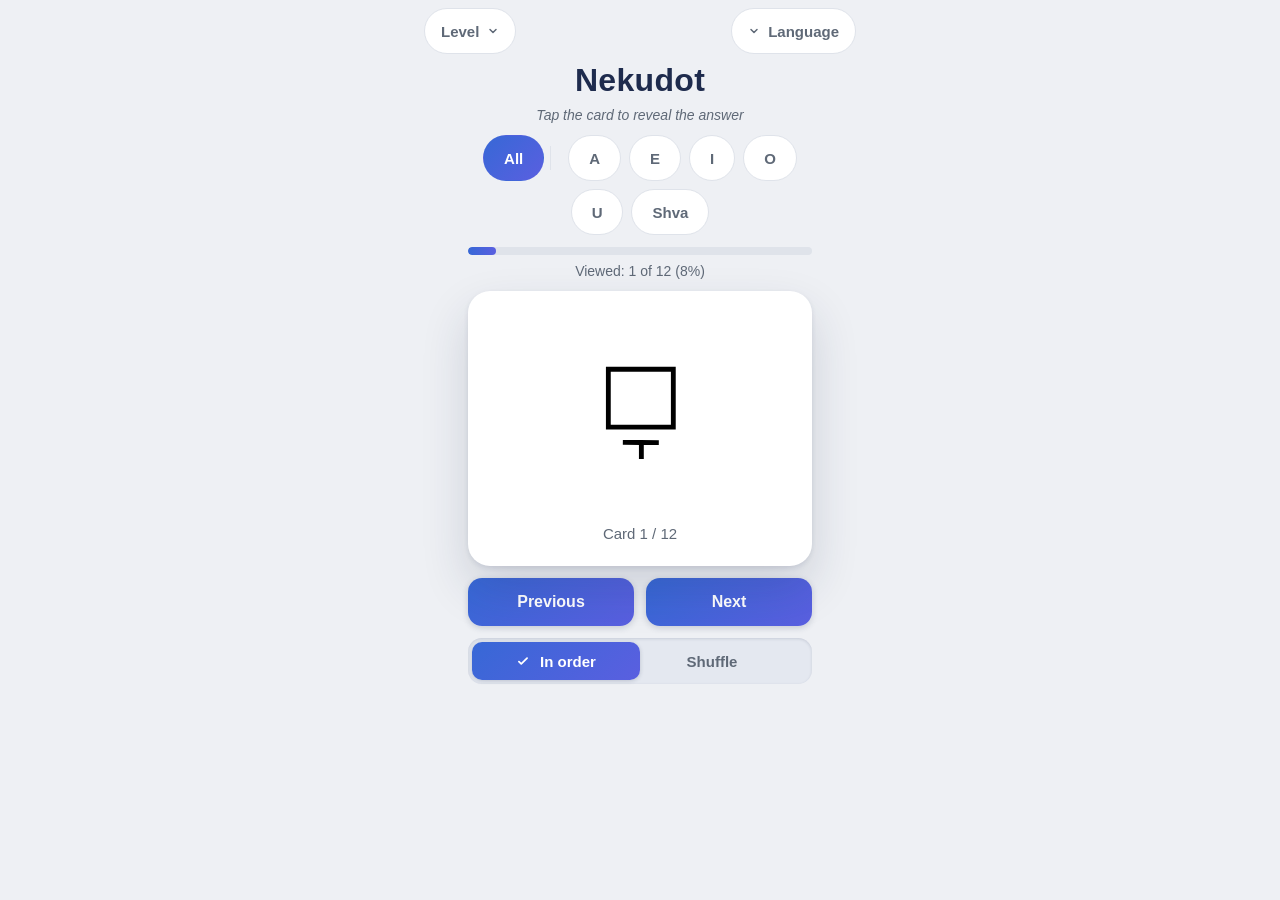
==== commit 9f152a93: "Update version numbers for CSS and JS files" ====
--- a/index.html
+++ b/index.html
@@ -4,7 +4,7 @@
   <meta charset="UTF-8" />
   <meta name="viewport" content="width=device-width, initial-scale=1.0" />
   <title>Nekudot</title>
-  <link rel="stylesheet" href="style.css?v=18" />
+  <link rel="stylesheet" href="style.css?v=20" />
 </head>
 <body>
   <!-- The whole app lives in one centered column. -->
@@ -157,6 +157,6 @@
 
   </main>
 
-  <script src="app.js?v=16"></script>
+  <script src="app.js?v=17"></script>
 </body>
 </html>
--- a/style.css
+++ b/style.css
@@ -119,14 +119,14 @@
   outline-offset: 2px;
 }
 
-/* One top-aligned column.
-   Height: 100vh is what a phone reports as the FULL screen — the tallest
-   the viewport ever gets, ignoring the address bar that overlaps the
-   bottom. On its own it lets the bar cover the last control (the mode
-   toggle). 100dvh is the "dynamic" height: the space actually visible
-   right now, the bar's height subtracted. Newer browsers take the second
-   line; older ones that don't know dvh fall back to the first, no worse
-   off than before — a two-line fallback, the older unit then the newer. */
+/* Height: 100vh is the FULL screen — the tallest the viewport ever gets,
+   bar retracted — so alone it lets the bar cover the bottom control. 100svh
+   is the SMALL viewport: the smallest the viewport gets, bar shown. As a
+   min-height floor it guarantees the column fits inside the currently-visible
+   viewport in every bar state (toggle never trapped), and — unlike dvh — its
+   value doesn't change as the bar animates, so scrolling never reflow-jumps.
+   min-height (not height) lets taller content grow and scroll. Older browsers
+   that don't know svh fall back to the first line, no worse off than before. */
 /* Alignment: pack from the top (flex-start), not centred.
    The content is now just SHORTER than a phone viewport, so centring
    split the small leftover evenly above and below — and the slice below
@@ -137,14 +137,14 @@
 .app {
   max-width: var(--app-max);
   min-height: 100vh;
-  min-height: 100dvh;
+  min-height: 100svh;   /* was 100dvh */
   margin: 0 auto;
-  padding: var(--space-6);          /* was 22/26 — snapped to a uniform 24 */
+  padding: var(--space-2) var(--space-6) var(--space-4);   /* top 8, sides 24, bottom 16 */
   display: flex;
   flex-direction: column;
   align-items: center;
   justify-content: flex-start;
-  gap: var(--space-4);
+  gap: var(--space-3);                        /* was var(--space-4) — 12 between rows (was 16) */
 }
 
 /* Header — the two corner controls are pinned to the top corners (absolute),
@@ -537,7 +537,7 @@
 .card {
   width: 100%;
   max-width: var(--content-max);
-  aspect-ratio: 1 / 1;
+  aspect-ratio: 5 / 4;   /* was 1 / 1 — a shorter card; the glyph floated with slack, so it stays large */
   background: var(--color-surface);
   border-radius: var(--radius-lg);
   box-shadow: var(--shadow-card);
@@ -663,6 +663,16 @@
   pointer-events: none;
 }
 
+/* The ru/uk sounds are Cyrillic CAPITALS (А, Э, І, О, У) — full cap-height,
+   where the English sounds are lowercase (a, i, u) at x-height. Same font-size,
+   but the caps stand taller, so on the shortened card they ride up into the
+   mark. Trim them ~23%; English keeps the full size. :not(.is-two-line) leaves
+   the wrapped-Shva shrink (2.2rem) alone — re-enlarging it would undo that. */
+.card-sound:lang(ru):not(.is-two-line),
+.card-sound:lang(uk):not(.is-two-line) {
+  font-size: calc(var(--text-display) * 0.77);   /* --text-display − 23%; tune 0.77 on the phone */
+}
+
 /* When a sound string is long enough to wrap onto a second line (Shva), app.js
    adds this class so the text shrinks and stays clear of the mark. A one-off
    step, NOT a scale rung — it's the wrapped-sound shrink and nothing else uses
@@ -712,7 +722,7 @@
 
 .btn {
   flex: 1;
-  min-height: var(--tap-min);
+  min-height: calc(var(--tap-min) + 2px);   /* 48 — the two steppers only */
   padding: var(--space-3) var(--space-4);
   font-size: var(--text-base);
   font-weight: 600;
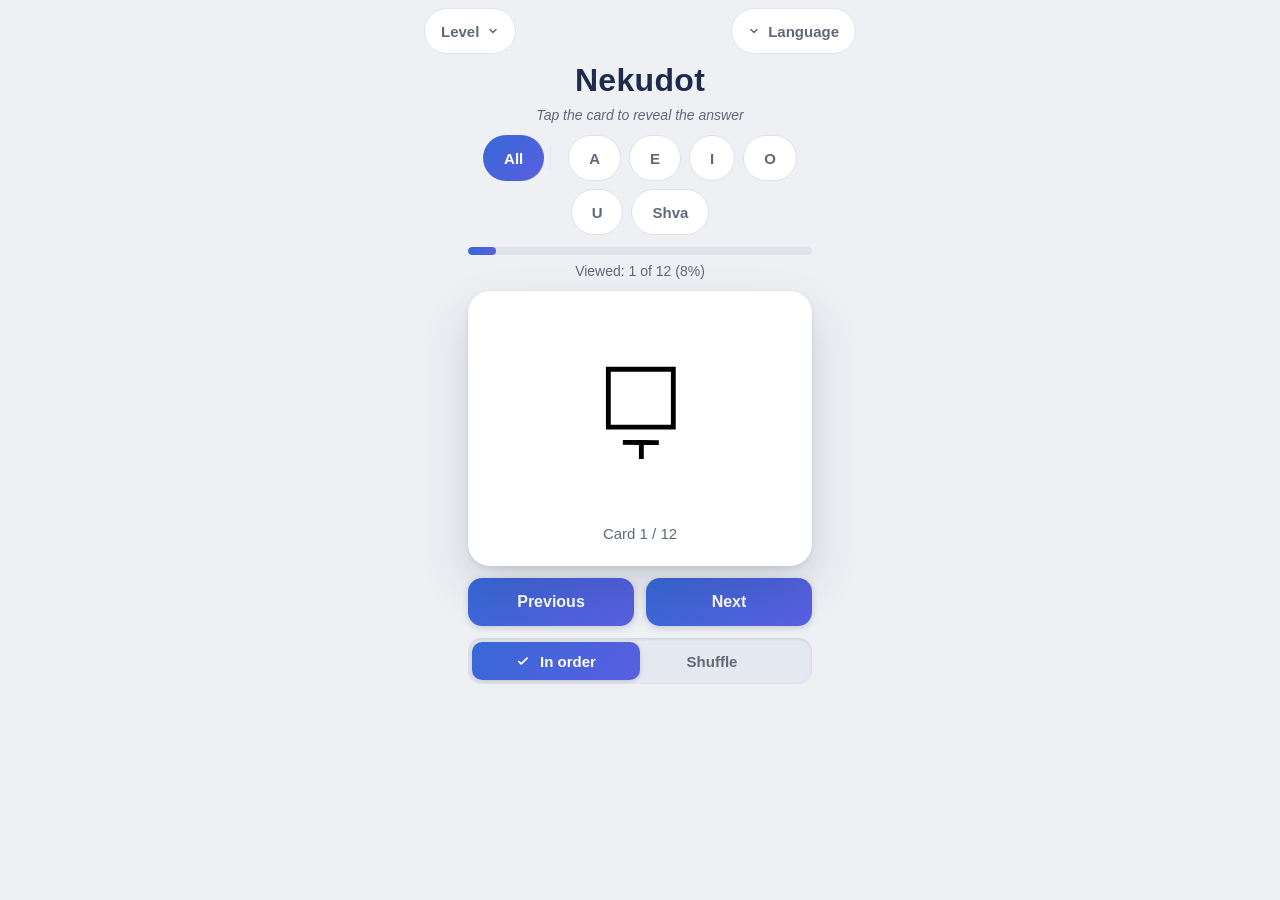
==== commit 32e1d8e5: "Remove asterisk from card 020—corrects empty data commit Previous commit bumped the cache tags but c" ====
--- a/index.html
+++ b/index.html
@@ -157,6 +157,6 @@
 
   </main>
 
-  <script src="app.js?v=17"></script>
+  <script src="app.js?v=19"></script>
 </body>
 </html>
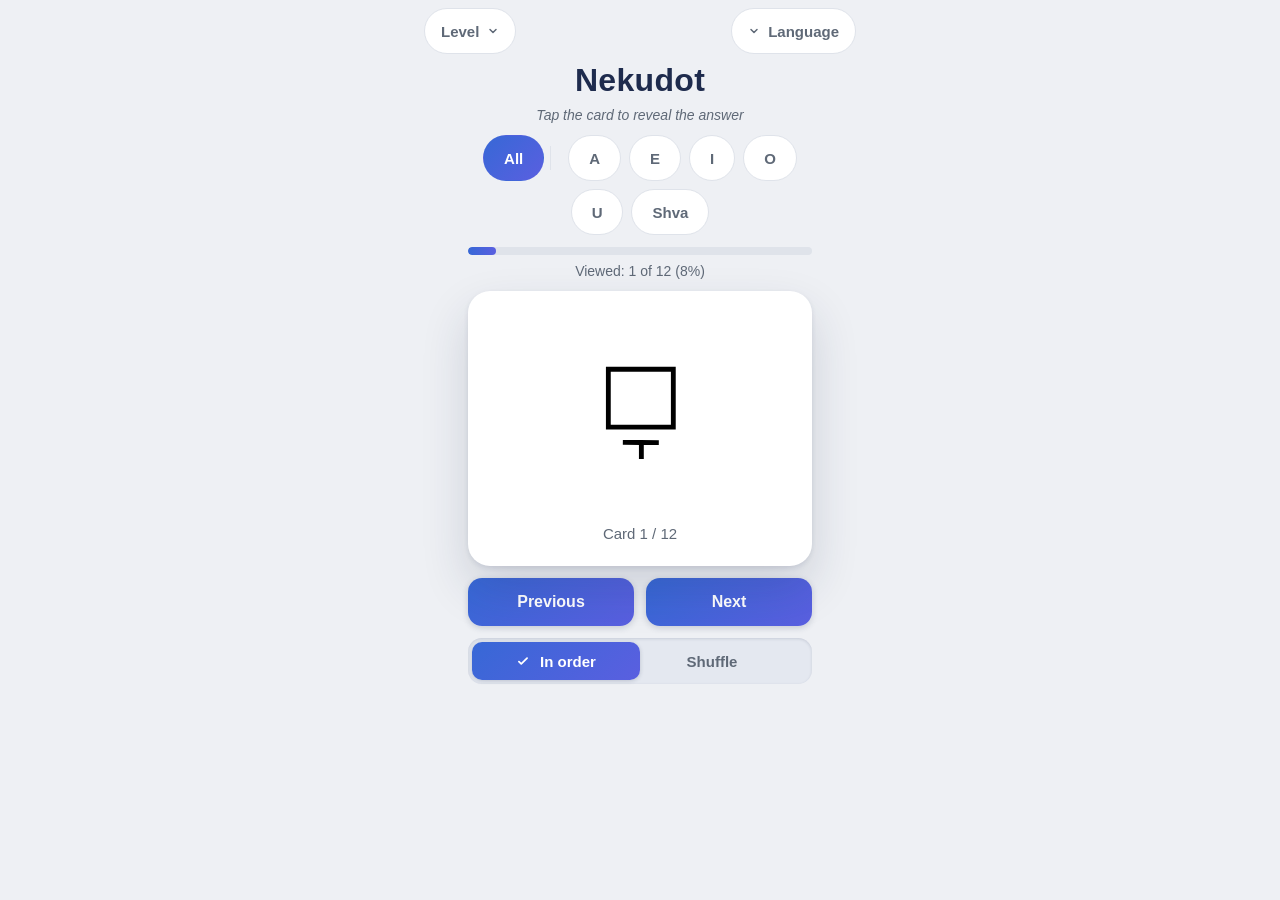
==== commit 8029bdc9: "Add session persistence layer Save the whole study session — deck order, visited history, current ca" ====
--- a/index.html
+++ b/index.html
@@ -157,6 +157,6 @@
 
   </main>
 
-  <script src="app.js?v=19"></script>
+  <script src="app.js?v=20"></script>
 </body>
 </html>
